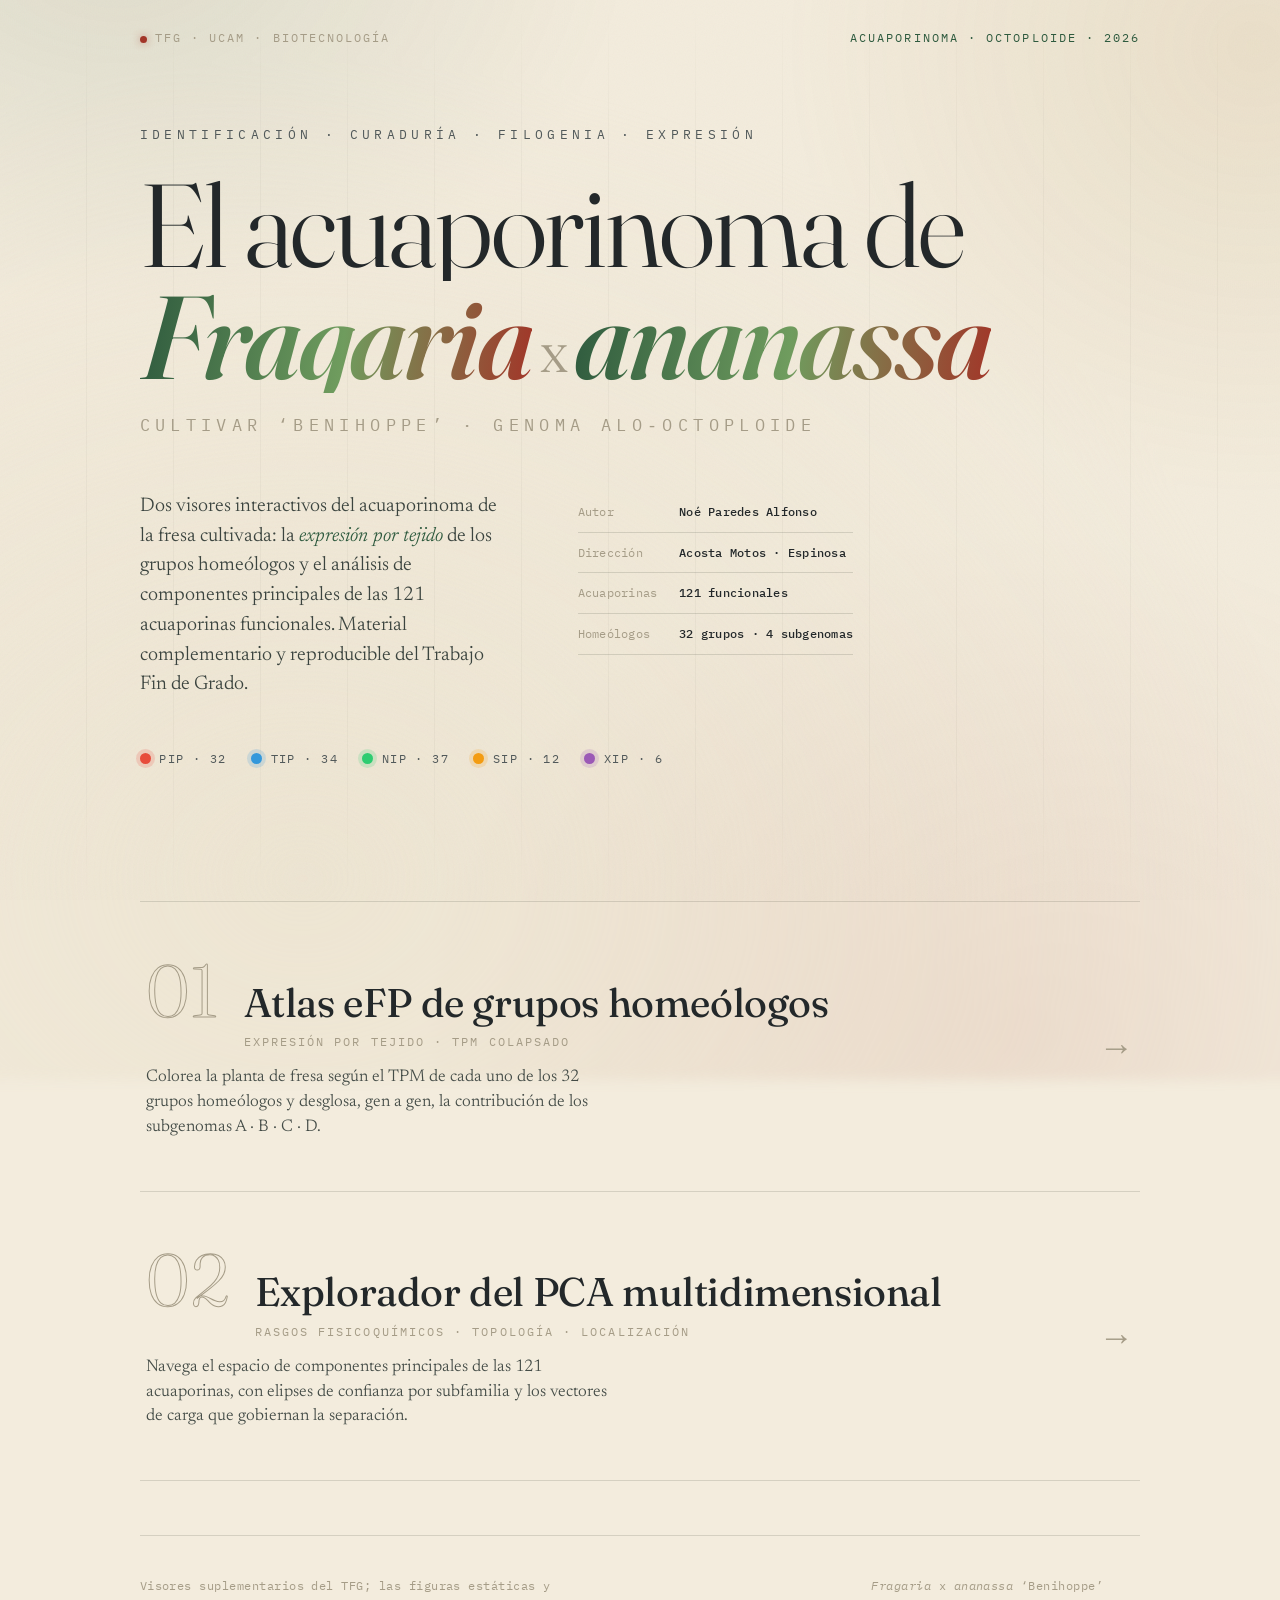
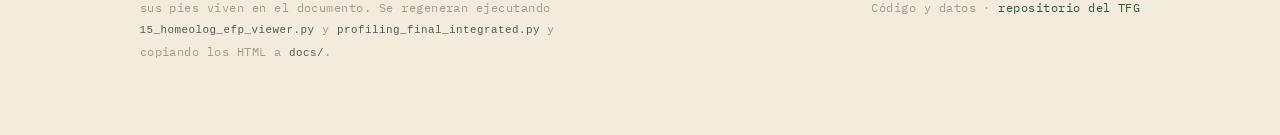
==== docs/index.html @ 19a78f8e "feat(pages): sitio GitHub Pages con visores eFP + PCA cohesionados Publica una web estatica en docs/" ====
<!DOCTYPE html>
<html lang="es">
<head>
<meta charset="UTF-8">
<meta name="viewport" content="width=device-width, initial-scale=1.0">
<title>Acuaporinoma de Fragaria x ananassa — Visores interactivos del TFG</title>
<link rel="preconnect" href="https://fonts.googleapis.com">
<link rel="preconnect" href="https://fonts.gstatic.com" crossorigin>
<link href="https://fonts.googleapis.com/css2?family=Fraunces:ital,opsz,wght@0,9..144,300..900;1,9..144,300..900&family=IBM+Plex+Mono:ital,wght@0,400;0,500;0,600;1,400&family=Newsreader:ital,opsz,wght@0,6..72,300..500;1,6..72,300..420&display=swap" rel="stylesheet">
<style>
  :root{
    --paper:#F3ECDD;        /* marfil */
    --paper2:#EBE2CE;
    --surface:#FBF7EE;
    --ink:#23282a;
    --ink2:#51595a;
    --faint:#a59c87;
    --line:rgba(60,66,52,.16);
    --green:#2E5A3E;        /* verde botanico */
    --green2:#4a7d57;
    --berry:#A23528;        /* fresa academica, sin neon */
    --gold:#9c7322;
    --pip:#E74C3C;--tip:#3498DB;--nip:#2ECC71;--sip:#F39C12;--xip:#9B59B6;
    --display:'Fraunces',Georgia,serif;
    --mono:'IBM Plex Mono',ui-monospace,monospace;
    --read:'Newsreader',Georgia,serif;
  }
  *{margin:0;padding:0;box-sizing:border-box}
  html{scroll-behavior:smooth}
  body{
    font-family:var(--read);
    background:var(--paper);
    color:var(--ink);
    -webkit-font-smoothing:antialiased;
    overflow-x:hidden;position:relative;min-height:100vh;
  }

  /* ---- Atmosphere: soft botanical caustics on ivory ---- */
  .field{position:fixed;inset:-20% -10%;z-index:0;pointer-events:none;
    background:
      radial-gradient(54% 46% at 16% 10%, rgba(46,90,62,.10), transparent 62%),
      radial-gradient(48% 56% at 90% 18%, rgba(156,115,34,.10), transparent 64%),
      radial-gradient(64% 64% at 74% 96%, rgba(162,53,40,.08), transparent 62%),
      radial-gradient(90% 90% at 28% 84%, rgba(235,226,206,.7), transparent 72%);
    filter:blur(6px);
    animation:drift 24s ease-in-out infinite alternate;
  }
  @keyframes drift{0%{transform:translate3d(0,0,0) scale(1)}100%{transform:translate3d(-3%,2%,0) scale(1.07)}}
  /* Vertical "channel" hairlines through the membrane */
  .channels{position:fixed;inset:0;z-index:0;pointer-events:none;opacity:.6;
    background-image:repeating-linear-gradient(90deg,
      transparent 0, transparent 86px,
      rgba(60,66,52,.06) 86px, rgba(60,66,52,.06) 87px);
    mask-image:linear-gradient(180deg,transparent,#000 16%,#000 84%,transparent);
  }
  .grain{position:fixed;inset:0;z-index:1;pointer-events:none;opacity:.04;mix-blend-mode:multiply;
    background-image:url("data:image/svg+xml,%3Csvg xmlns='http://www.w3.org/2000/svg' width='160' height='160'%3E%3Cfilter id='n'%3E%3CfeTurbulence type='fractalNoise' baseFrequency='0.9' numOctaves='2' stitchTiles='stitch'/%3E%3C/filter%3E%3Crect width='100%25' height='100%25' filter='url(%23n)'/%3E%3C/svg%3E");}

  .wrap{position:relative;z-index:2;max-width:1180px;margin:0 auto;padding:0 7vw}

  .top{display:flex;justify-content:space-between;align-items:center;
    padding:30px 0 0;font-family:var(--mono);font-size:.72rem;
    letter-spacing:.18em;text-transform:uppercase;color:var(--faint)}
  .top .tag{color:var(--green)}
  .top .dot{display:inline-block;width:7px;height:7px;border-radius:50%;
    background:var(--berry);box-shadow:0 0 8px -1px var(--berry);margin-right:8px;
    vertical-align:middle;animation:pulse 2.6s ease-in-out infinite}
  @keyframes pulse{0%,100%{opacity:1}50%{opacity:.3}}

  .hero{padding:9vh 0 7vh;position:relative}
  .kicker{font-family:var(--mono);font-size:.8rem;letter-spacing:.34em;
    text-transform:uppercase;color:var(--ink2);margin-bottom:26px;
    opacity:0;animation:rise .9s .1s both}
  h1{font-family:var(--display);font-weight:330;line-height:.95;
    letter-spacing:-.02em;font-size:clamp(2.9rem,9.2vw,7.4rem);font-optical-sizing:auto}
  h1 .l{display:block;overflow:hidden}
  h1 .l > span{display:block;opacity:0;animation:rise 1s both}
  h1 .l:nth-child(1)>span{animation-delay:.18s}
  h1 .l:nth-child(2)>span{animation-delay:.30s}
  h1 .it{font-style:italic;font-weight:560;
    background:linear-gradient(96deg,var(--green),#6f9c5e 52%,var(--berry));
    -webkit-background-clip:text;background-clip:text;color:transparent}
  h1 .x{font-style:normal;font-weight:300;color:var(--faint);
    font-size:.5em;vertical-align:.12em;margin:0 .14em}
  .cv{display:block;font-family:var(--mono);font-weight:400;
    font-size:clamp(.8rem,1.7vw,1.05rem);letter-spacing:.32em;text-transform:uppercase;
    color:var(--faint);margin-top:1.6rem;opacity:0;animation:rise 1s .46s both}

  .belt{display:flex;flex-wrap:wrap;gap:2rem 4rem;margin-top:3.6rem;
    align-items:flex-start;opacity:0;animation:rise 1s .6s both}
  .lede{font-family:var(--read);font-weight:360;font-size:1.24rem;line-height:1.5;
    max-width:34ch;color:#3b443f}
  .lede em{font-style:italic;color:var(--green)}
  .facts{font-family:var(--mono);font-size:.78rem;line-height:1.9;color:var(--ink2);letter-spacing:.02em}
  .facts b{color:var(--ink);font-weight:500}
  .facts .row{display:flex;gap:1.1rem;border-bottom:1px solid var(--line);padding:.5rem 0;min-width:260px}
  .facts .k{color:var(--faint);width:12ch;flex:none}

  .mol{display:flex;flex-wrap:wrap;gap:1.5rem;margin-top:3.2rem;
    font-family:var(--mono);font-size:.74rem;letter-spacing:.12em;color:var(--ink2);
    opacity:0;animation:rise 1s .78s both}
  .mol i{font-style:normal;display:inline-flex;align-items:center;gap:.55rem}
  .mol i::before{content:"";width:11px;height:11px;border-radius:50%;
    background:var(--c);box-shadow:0 0 0 4px color-mix(in srgb,var(--c) 18%,transparent)}

  .plates{margin:8vh 0 4vh;border-top:1px solid var(--line)}
  .plate{display:grid;grid-template-columns:minmax(0,1fr) auto;align-items:center;gap:2rem;
    padding:3.2rem .4rem;text-decoration:none;color:inherit;
    border-bottom:1px solid var(--line);position:relative;isolation:isolate}
  .plate::before{content:"";position:absolute;inset:0;z-index:-1;
    background:linear-gradient(90deg,rgba(46,90,62,.10),rgba(46,90,62,.03) 45%,transparent 75%);
    transform:scaleX(0);transform-origin:left;transition:transform .6s cubic-bezier(.2,.8,.2,1)}
  .plate:hover::before{transform:scaleX(1)}
  .pl-head{display:flex;align-items:baseline;gap:1.6rem;flex-wrap:wrap}
  .num{font-family:var(--display);font-weight:300;font-size:clamp(2.4rem,6vw,4.6rem);line-height:1;
    color:transparent;-webkit-text-stroke:1px var(--faint);
    transition:-webkit-text-stroke-color .4s,color .4s,transform .5s cubic-bezier(.2,.8,.2,1)}
  .plate:hover .num{color:var(--green);-webkit-text-stroke-color:var(--green);transform:translateX(6px)}
  .pl-title{font-family:var(--display);font-weight:440;letter-spacing:-.01em;
    font-size:clamp(1.5rem,3.4vw,2.5rem);line-height:1.04}
  .pl-meta{font-family:var(--mono);font-size:.72rem;letter-spacing:.18em;text-transform:uppercase;
    color:var(--faint);margin-top:.7rem}
  .pl-desc{font-family:var(--read);font-weight:360;font-size:1.06rem;line-height:1.46;
    color:#444c47;max-width:52ch;margin-top:1rem}
  .arrow{font-family:var(--display);font-size:2.2rem;color:var(--faint);
    transition:color .4s,transform .5s cubic-bezier(.2,.8,.2,1);justify-self:end}
  .plate:hover .arrow{color:var(--berry);transform:translate(8px,-2px)}

  .colophon{margin:6vh 0 0;padding:2.4rem 0 8vh;border-top:1px solid var(--line);
    display:flex;flex-wrap:wrap;justify-content:space-between;gap:1.4rem;
    font-family:var(--mono);font-size:.74rem;color:var(--faint);letter-spacing:.04em}
  .colophon p{max-width:60ch;line-height:1.85}
  .colophon code{color:var(--ink2);font-size:.92em}
  .colophon a{color:var(--green);text-decoration:none;border-bottom:1px solid transparent;transition:border-color .3s}
  .colophon a:hover{border-color:var(--green)}

  @keyframes rise{from{opacity:0;transform:translateY(22px)}to{opacity:1;transform:none}}

  @media (max-width:720px){
    .plate{grid-template-columns:1fr;gap:1.2rem}
    .arrow{justify-self:start}
    .belt{gap:2.2rem}
  }
  @media (prefers-reduced-motion:reduce){
    *{animation:none!important;transition:none!important}
    .plate::before{transform:scaleX(1);opacity:.4}
  }
</style>
</head>
<body>
<div class="field"></div>
<div class="channels"></div>
<div class="grain"></div>

<div class="wrap">

  <div class="top">
    <span><span class="dot"></span>TFG · UCAM · Biotecnología</span>
    <span class="tag">Acuaporinoma · Octoploide · 2026</span>
  </div>

  <header class="hero">
    <div class="kicker">Identificación · Curaduría · Filogenia · Expresión</div>
    <h1>
      <span class="l"><span>El acuaporinoma de</span></span>
      <span class="l"><span><span class="it">Fragaria</span><span class="x">x</span><span class="it">ananassa</span></span></span>
      <span class="cv">cultivar &lsquo;Benihoppe&rsquo; &middot; genoma alo&#8209;octoploide</span>
    </h1>

    <div class="belt">
      <p class="lede">
        Dos visores interactivos del acuaporinoma de la fresa cultivada: la
        <em>expresión por tejido</em> de los grupos homeólogos y el análisis de
        componentes principales de las 121 acuaporinas funcionales. Material
        complementario y reproducible del Trabajo Fin de Grado.
      </p>
      <div class="facts">
        <div class="row"><span class="k">Autor</span><b>Noé Paredes Alfonso</b></div>
        <div class="row"><span class="k">Dirección</span><b>Acosta Motos · Espinosa</b></div>
        <div class="row"><span class="k">Acuaporinas</span><b>121 funcionales</b></div>
        <div class="row"><span class="k">Homeólogos</span><b>32 grupos · 4 subgenomas</b></div>
      </div>
    </div>

    <div class="mol">
      <i style="--c:var(--pip)">PIP &middot; 32</i>
      <i style="--c:var(--tip)">TIP &middot; 34</i>
      <i style="--c:var(--nip)">NIP &middot; 37</i>
      <i style="--c:var(--sip)">SIP &middot; 12</i>
      <i style="--c:var(--xip)">XIP &middot; 6</i>
    </div>
  </header>

  <nav class="plates">

    <a class="plate" href="efp_homeologos.html">
      <div>
        <div class="pl-head">
          <span class="num">01</span>
          <div>
            <div class="pl-title">Atlas eFP de grupos homeólogos</div>
            <div class="pl-meta">Expresión por tejido &middot; TPM colapsado</div>
          </div>
        </div>
        <p class="pl-desc">
          Colorea la planta de fresa según el TPM de cada uno de los 32 grupos
          homeólogos y desglosa, gen a gen, la contribución de los subgenomas
          A · B · C · D.
        </p>
      </div>
      <span class="arrow">&rarr;</span>
    </a>

    <a class="plate" href="pca_interactivo.html">
      <div>
        <div class="pl-head">
          <span class="num">02</span>
          <div>
            <div class="pl-title">Explorador del PCA multidimensional</div>
            <div class="pl-meta">Rasgos fisicoquímicos · topología · localización</div>
          </div>
        </div>
        <p class="pl-desc">
          Navega el espacio de componentes principales de las 121 acuaporinas,
          con elipses de confianza por subfamilia y los vectores de carga que
          gobiernan la separación.
        </p>
      </div>
      <span class="arrow">&rarr;</span>
    </a>

  </nav>

  <footer class="colophon">
    <p>
      Visores suplementarios del TFG; las figuras estáticas y sus pies viven en
      el documento. Se regeneran ejecutando
      <code>15_homeolog_efp_viewer.py</code> y
      <code>profiling_final_integrated.py</code> y copiando los HTML a
      <code>docs/</code>.
    </p>
    <p>
      <i>Fragaria</i> x <i>ananassa</i> &lsquo;Benihoppe&rsquo;<br>
      Código y datos &middot; <a href="https://github.com/Paredes0/tfg-aquaporinas">repositorio del TFG</a>
    </p>
  </footer>

</div>
</body>
</html>
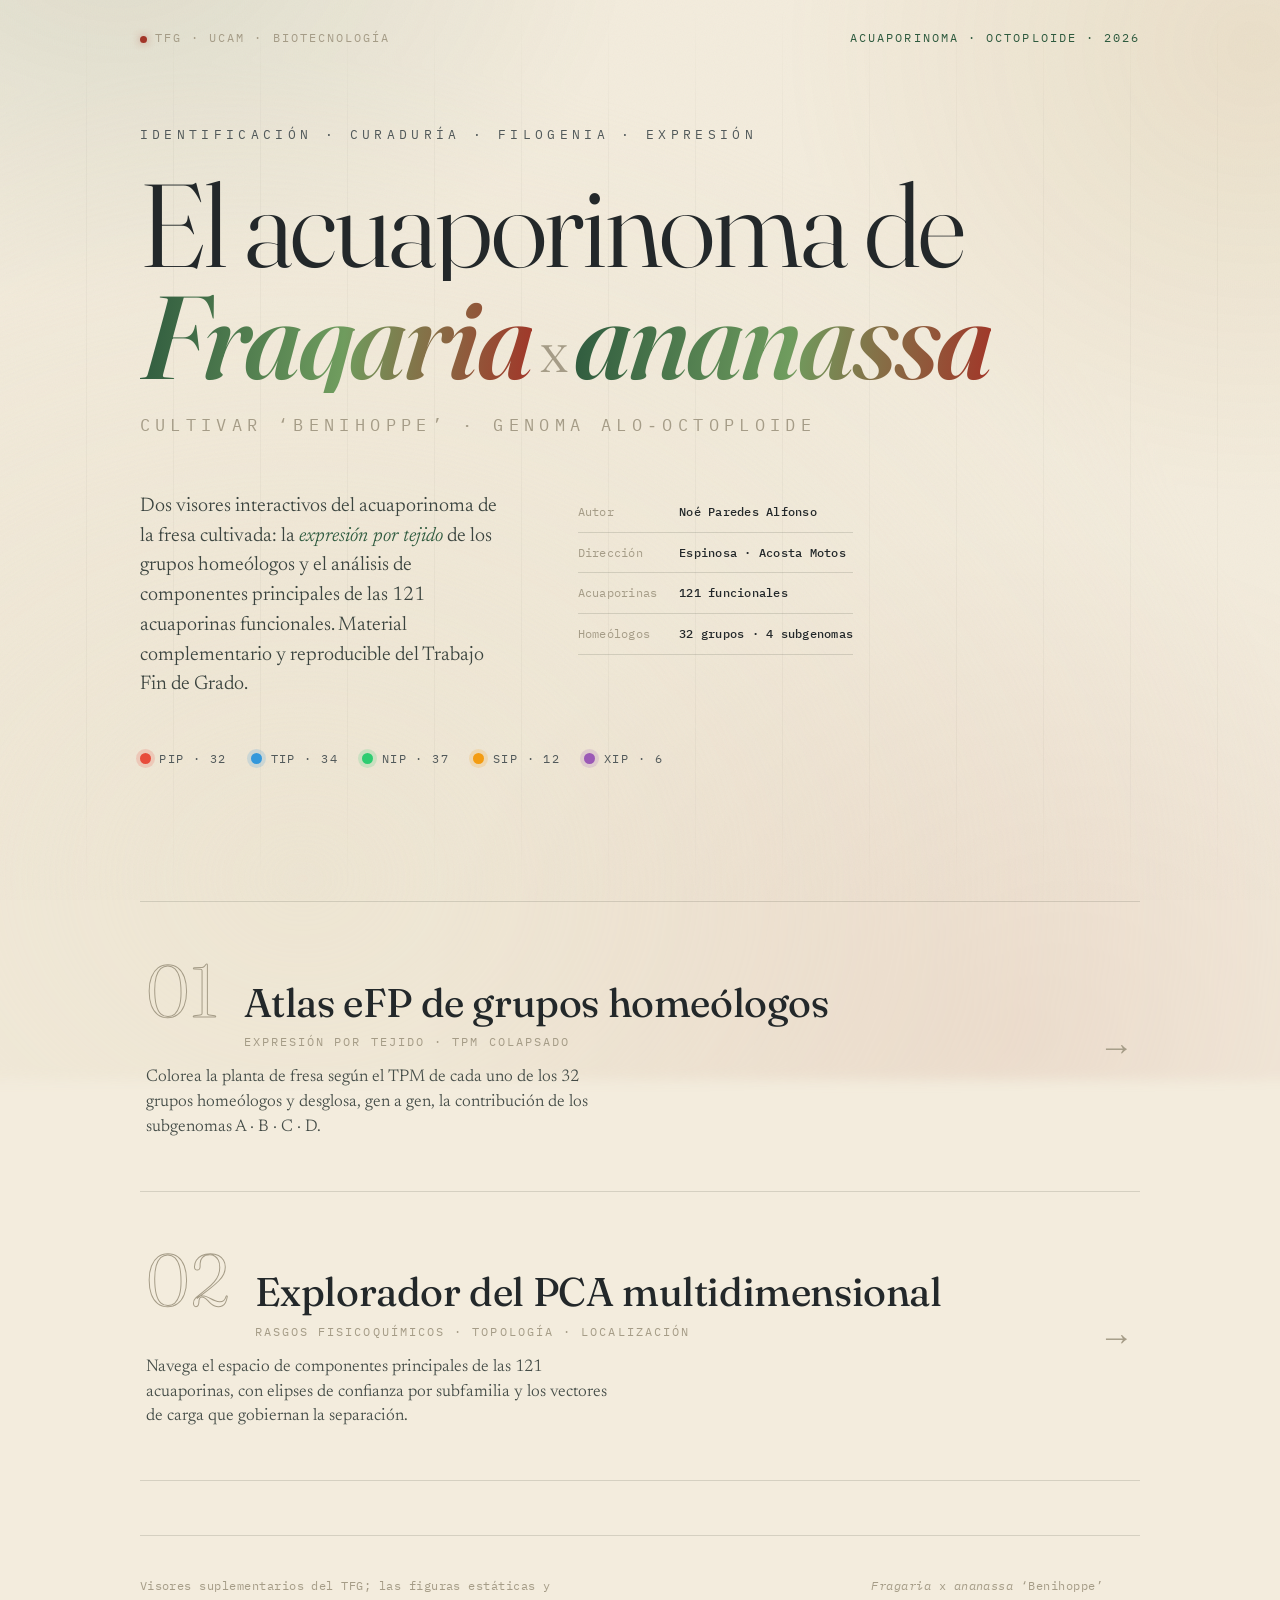
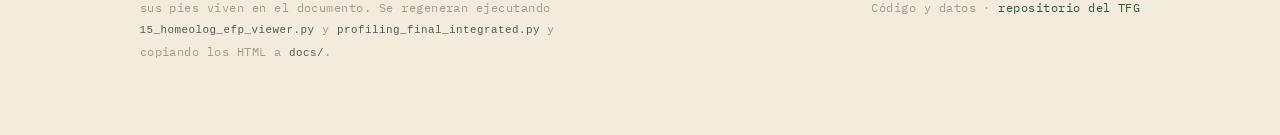
==== commit 1130ebb4: "docs(repo): README con badges, CI de tests, web de Pages y orden de directores - README profesional " ====
--- a/docs/index.html
+++ b/docs/index.html
@@ -101,7 +101,16 @@
     opacity:0;animation:rise 1s .78s both}
   .mol i{font-style:normal;display:inline-flex;align-items:center;gap:.55rem}
   .mol i::before{content:"";width:11px;height:11px;border-radius:50%;
-    background:var(--c);box-shadow:0 0 0 4px color-mix(in srgb,var(--c) 18%,transparent)}
+    background:var(--c);box-shadow:0 0 0 4px color-mix(in srgb,var(--c) 18%,transparent);
+    animation:glow 2.6s ease-in-out infinite}
+  .mol i:nth-child(2)::before{animation-delay:.5s}
+  .mol i:nth-child(3)::before{animation-delay:1s}
+  .mol i:nth-child(4)::before{animation-delay:1.5s}
+  .mol i:nth-child(5)::before{animation-delay:2s}
+  @keyframes glow{
+    0%,100%{box-shadow:0 0 0 4px color-mix(in srgb,var(--c) 18%,transparent),0 0 5px -1px var(--c);transform:scale(1)}
+    50%{box-shadow:0 0 0 7px color-mix(in srgb,var(--c) 7%,transparent),0 0 13px 1px var(--c);transform:scale(1.18)}
+  }
 
   .plates{margin:8vh 0 4vh;border-top:1px solid var(--line)}
   .plate{display:grid;grid-template-columns:minmax(0,1fr) auto;align-items:center;gap:2rem;
@@ -176,7 +185,7 @@
       </p>
       <div class="facts">
         <div class="row"><span class="k">Autor</span><b>Noé Paredes Alfonso</b></div>
-        <div class="row"><span class="k">Dirección</span><b>Acosta Motos · Espinosa</b></div>
+        <div class="row"><span class="k">Dirección</span><b>Espinosa · Acosta Motos</b></div>
         <div class="row"><span class="k">Acuaporinas</span><b>121 funcionales</b></div>
         <div class="row"><span class="k">Homeólogos</span><b>32 grupos · 4 subgenomas</b></div>
       </div>
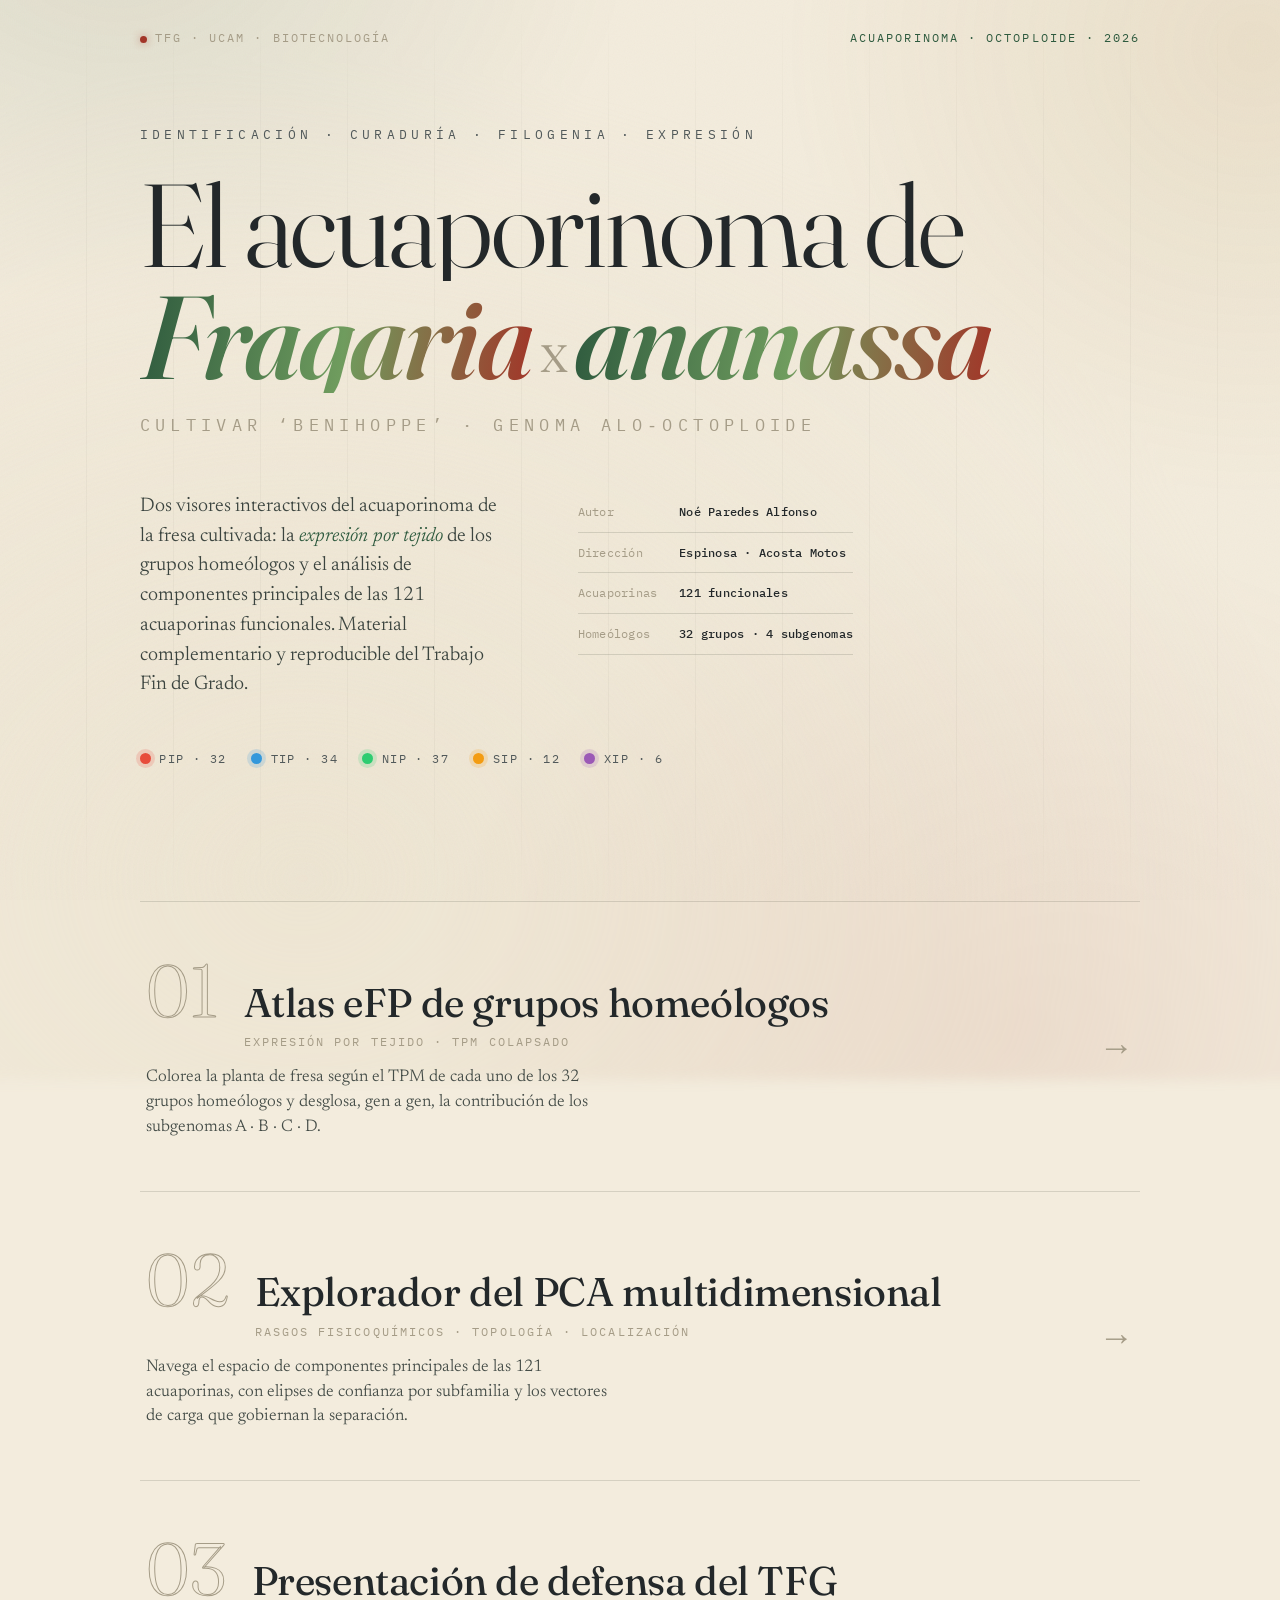
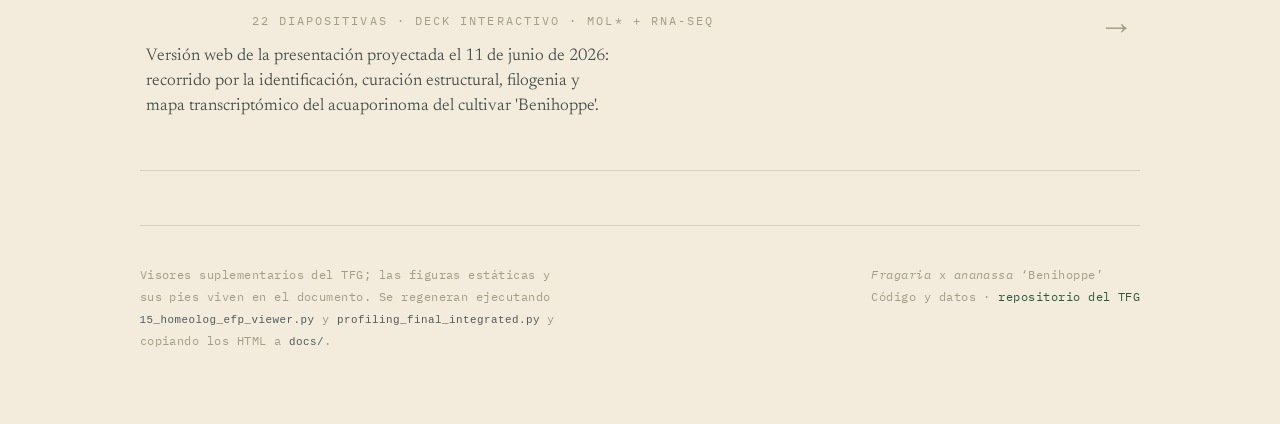
==== commit 6b4a5642: "docs(defensa): publicar deck interactivo de la defensa en GH Pages Sirve la presentación de 22 slide" ====
--- a/docs/index.html
+++ b/docs/index.html
@@ -238,6 +238,24 @@
       <span class="arrow">&rarr;</span>
     </a>
 
+    <a class="plate" href="defensa/">
+      <div>
+        <div class="pl-head">
+          <span class="num">03</span>
+          <div>
+            <div class="pl-title">Presentación de defensa del TFG</div>
+            <div class="pl-meta">22 diapositivas · deck interactivo · Mol* + RNA-seq</div>
+          </div>
+        </div>
+        <p class="pl-desc">
+          Versión web de la presentación proyectada el 11 de junio de 2026:
+          recorrido por la identificación, curación estructural, filogenia
+          y mapa transcriptómico del acuaporinoma del cultivar 'Benihoppe'.
+        </p>
+      </div>
+      <span class="arrow">&rarr;</span>
+    </a>
+
   </nav>
 
   <footer class="colophon">
